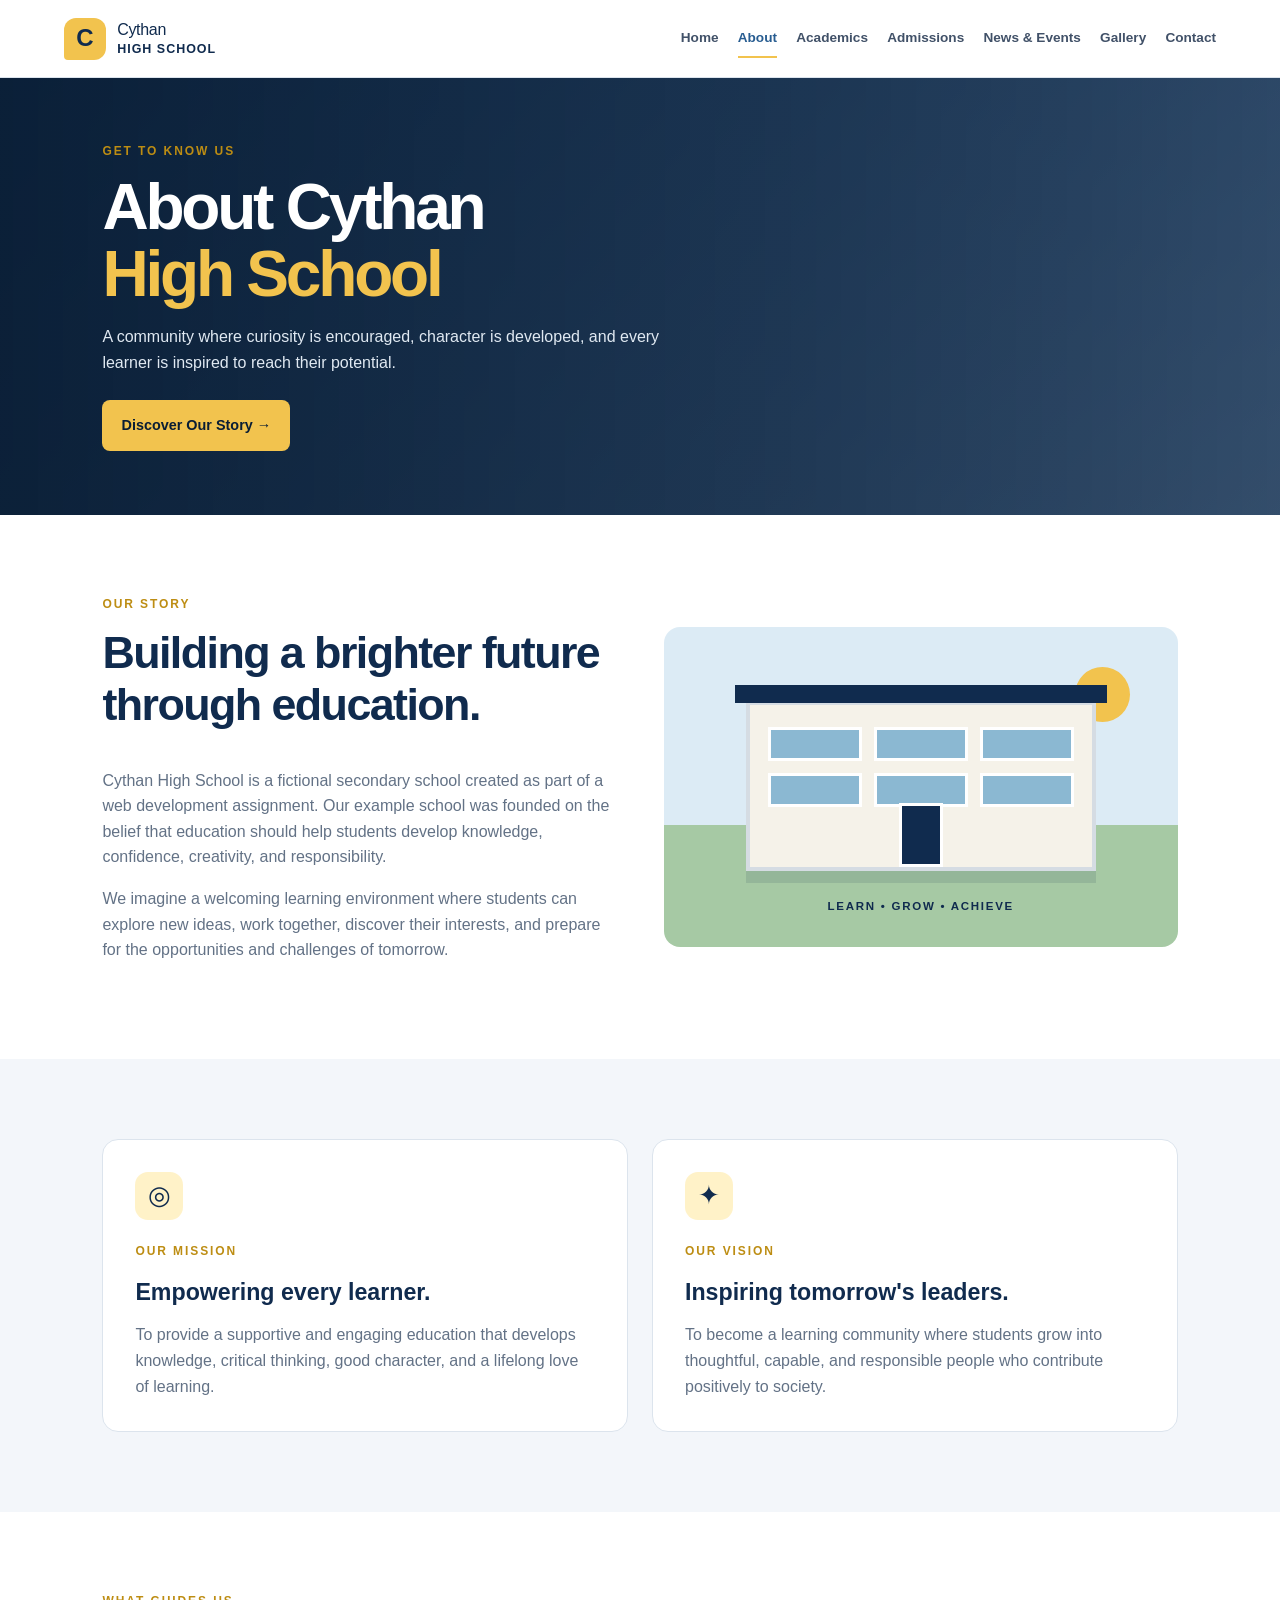
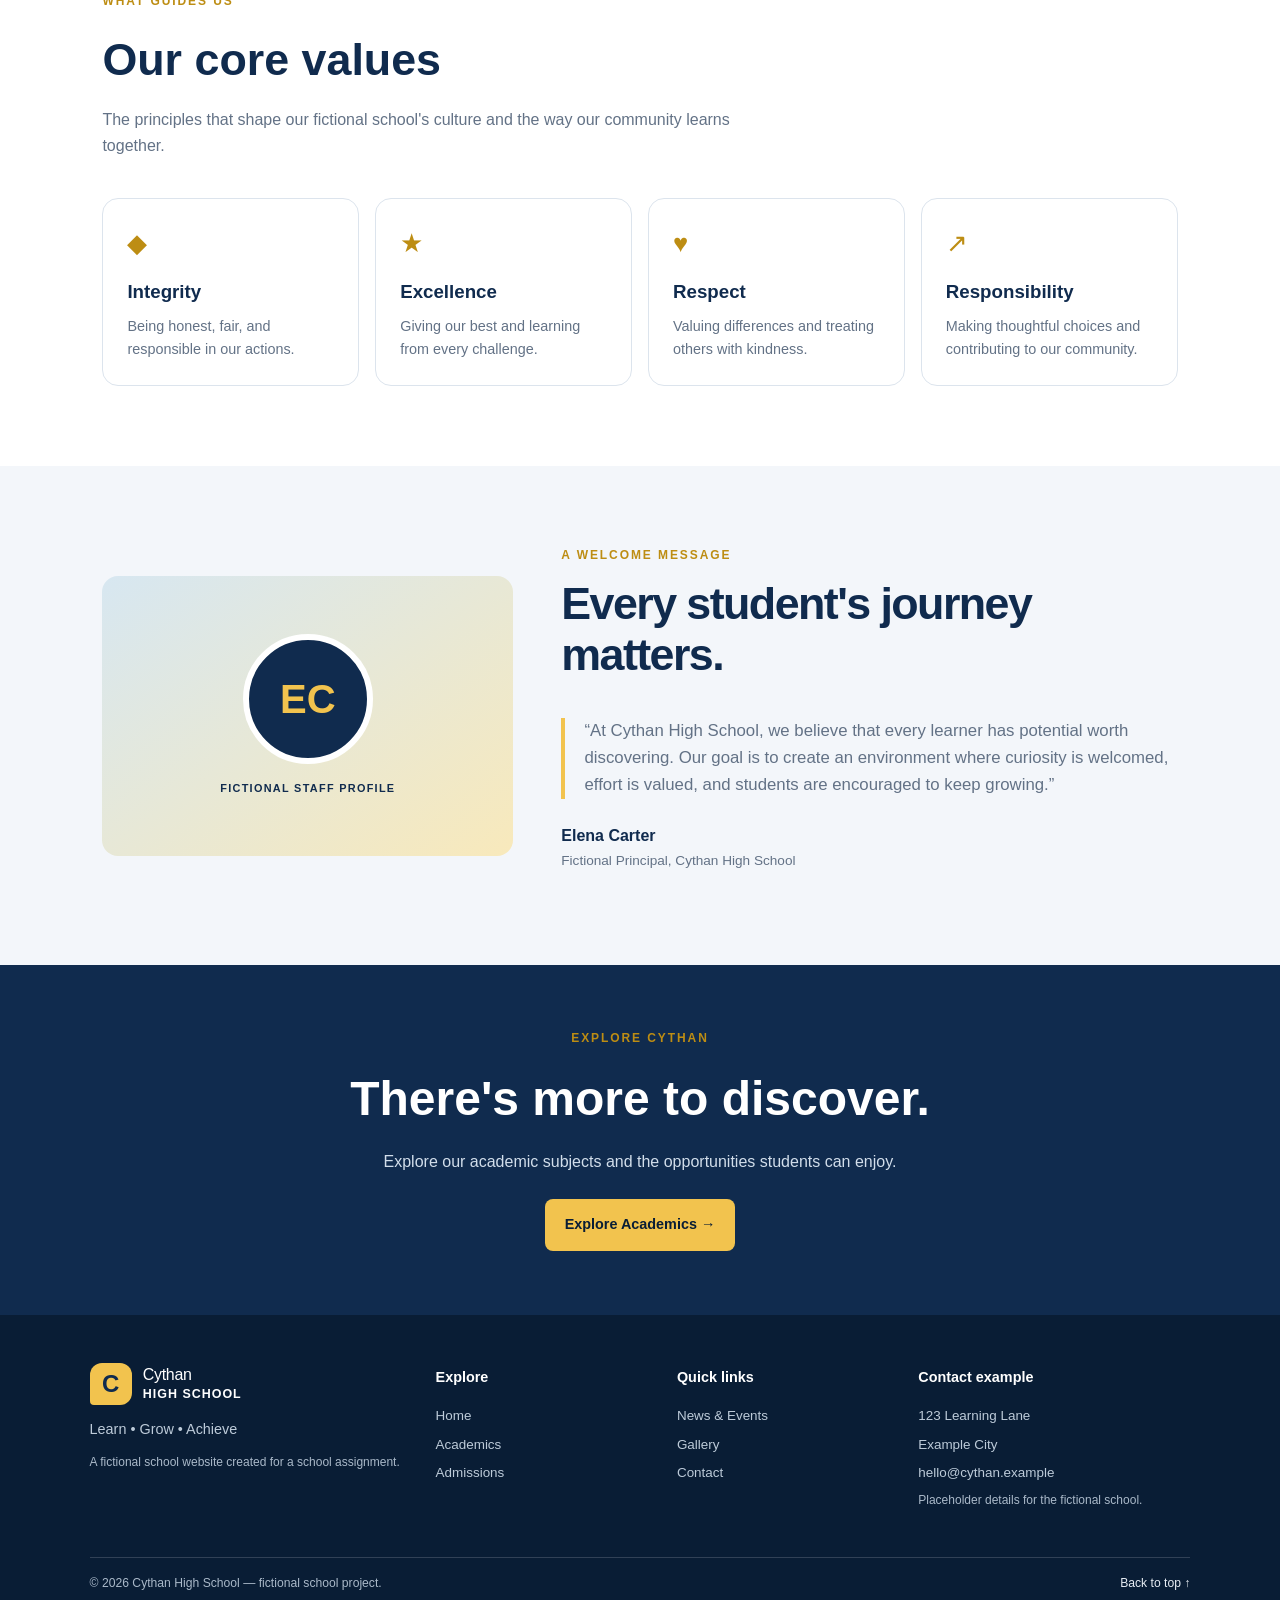
==== about.html @ 0587bb88 "'About us' page" ====
<!DOCTYPE html>
<html lang="en">
<head>
  <meta charset="UTF-8">
  <meta name="viewport" content="width=device-width, initial-scale=1.0">
  <meta name="description" content="Discover the history, mission, vision, and values of Cythan High School.">

  <title>About Us | Cythan High School</title>

  <link rel="stylesheet" href="css/style.css">
  <script src="js/script.js" defer></script>
</head>

<body>
  <a class="skip-link" href="#main">Skip to content</a>

  <!-- Header and navigation -->
  <header class="site-header">
    <a class="brand" href="index.html" aria-label="Cythan High School home">
      <span class="brand-mark" aria-hidden="true">C</span>
      <span class="brand-text">
        Cythan <strong>High School</strong>
      </span>
    </a>

    <button
      class="menu-toggle"
      type="button"
      aria-expanded="false"
      aria-controls="site-nav"
    >
      <span class="menu-icon" aria-hidden="true">☰</span>
      <span class="sr-only">Toggle navigation</span>
    </button>

    <nav class="site-nav" id="site-nav" aria-label="Main navigation">
      <a href="index.html">Home</a>
      <a class="active" href="about.html" aria-current="page">About</a>
      <a href="academics.html">Academics</a>
      <a href="admissions.html">Admissions</a>
      <a href="news.html">News &amp; Events</a>
      <a href="gallery.html">Gallery</a>
      <a href="contact.html">Contact</a>
    </nav>
  </header>

  <main id="main">

    <!-- Page introduction -->
    <section class="about-hero">
      <div class="about-hero-content">
        <p class="eyebrow">GET TO KNOW US</p>
        <h1>About Cythan<br><span>High School</span></h1>
        <p>
          A community where curiosity is encouraged,
          character is developed, and every learner
          is inspired to reach their potential.
        </p>
        <a class="button button-gold" href="#our-story">
          Discover Our Story →
        </a>
      </div>
    </section>

    <!-- School story -->
    <section class="section about-story" id="our-story">
      <div class="about-story-content">
        <p class="eyebrow">OUR STORY</p>
        <h2>Building a brighter future through education.</h2>
        <p>
          Cythan High School is a fictional secondary school
          created as part of a web development assignment.
          Our example school was founded on the belief that
          education should help students develop knowledge,
          confidence, creativity, and responsibility.
        </p>
        <p>
          We imagine a welcoming learning environment where
          students can explore new ideas, work together,
          discover their interests, and prepare for the
          opportunities and challenges of tomorrow.
        </p>
      </div>

      <div class="about-story-art" aria-label="Illustration of a school building">
        <div class="school-art-sun"></div>
        <div class="school-art-building">
          <div class="school-art-roof"></div>
          <div class="school-art-windows">
            <span></span><span></span><span></span>
            <span></span><span></span><span></span>
          </div>
          <div class="school-art-door"></div>
        </div>
        <p>LEARN • GROW • ACHIEVE</p>
      </div>
    </section>

    <!-- Mission and vision -->
    <section class="about-purpose">
      <div class="section purpose-grid">
        <article class="purpose-card">
          <span class="purpose-icon" aria-hidden="true">◎</span>
          <p class="eyebrow">OUR MISSION</p>
          <h2>Empowering every learner.</h2>
          <p>
            To provide a supportive and engaging education
            that develops knowledge, critical thinking,
            good character, and a lifelong love of learning.
          </p>
        </article>

        <article class="purpose-card">
          <span class="purpose-icon" aria-hidden="true">✦</span>
          <p class="eyebrow">OUR VISION</p>
          <h2>Inspiring tomorrow's leaders.</h2>
          <p>
            To become a learning community where students
            grow into thoughtful, capable, and responsible
            people who contribute positively to society.
          </p>
        </article>
      </div>
    </section>

    <!-- Core values -->
    <section class="section values-section">
      <div class="values-heading">
        <p class="eyebrow">WHAT GUIDES US</p>
        <h2>Our core values</h2>
        <p>
          The principles that shape our fictional school's
          culture and the way our community learns together.
        </p>
      </div>

      <div class="values-grid">
        <article class="value-card">
          <span aria-hidden="true">◆</span>
          <h3>Integrity</h3>
          <p>Being honest, fair, and responsible in our actions.</p>
        </article>

        <article class="value-card">
          <span aria-hidden="true">★</span>
          <h3>Excellence</h3>
          <p>Giving our best and learning from every challenge.</p>
        </article>

        <article class="value-card">
          <span aria-hidden="true">♥</span>
          <h3>Respect</h3>
          <p>Valuing differences and treating others with kindness.</p>
        </article>

        <article class="value-card">
          <span aria-hidden="true">↗</span>
          <h3>Responsibility</h3>
          <p>Making thoughtful choices and contributing to our community.</p>
        </article>
      </div>
    </section>

    <!-- Principal's welcome -->
    <section class="section principal-section">
      <div class="principal-art" aria-hidden="true">
        <div class="principal-avatar">EC</div>
        <span>FICTIONAL STAFF PROFILE</span>
      </div>

      <div class="principal-message">
        <p class="eyebrow">A WELCOME MESSAGE</p>
        <h2>Every student's journey matters.</h2>
        <blockquote>
          “At Cythan High School, we believe that every learner
          has potential worth discovering. Our goal is to create
          an environment where curiosity is welcomed, effort is
          valued, and students are encouraged to keep growing.”
        </blockquote>
        <p class="principal-name">Elena Carter</p>
        <p class="principal-role">Fictional Principal, Cythan High School</p>
      </div>
    </section>

    <!-- Call to action -->
    <section class="about-cta">
      <p class="eyebrow">EXPLORE CYTHAN</p>
      <h2>There's more to discover.</h2>
      <p>Explore our academic subjects and the opportunities students can enjoy.</p>
      <a class="button button-gold" href="academics.html">
        Explore Academics →
      </a>
    </section>

  </main>

  <!-- Footer -->
  <footer class="site-footer">
    <div class="footer-main">
      <div class="footer-brand">
        <a class="brand brand-light" href="index.html">
          <span class="brand-mark">C</span>
          <span class="brand-text">
            Cythan <strong>High School</strong>
          </span>
        </a>
        <p>Learn • Grow • Achieve</p>
        <p class="footer-disclaimer">
          A fictional school website created for a school assignment.
        </p>
      </div>

      <div>
        <h2>Explore</h2>
        <a href="index.html">Home</a>
        <a href="academics.html">Academics</a>
        <a href="admissions.html">Admissions</a>
      </div>

      <div>
        <h2>Quick links</h2>
        <a href="news.html">News &amp; Events</a>
        <a href="gallery.html">Gallery</a>
        <a href="contact.html">Contact</a>
      </div>

      <div>
        <h2>Contact example</h2>
        <p>123 Learning Lane</p>
        <p>Example City</p>
        <p>hello@cythan.example</p>
        <p class="footer-disclaimer">
          Placeholder details for the fictional school.
        </p>
      </div>
    </div>

    <div class="footer-bottom">
      <span>
        © <span id="year">2026</span> Cythan High School —
        fictional school project.
      </span>
      <a href="#main">Back to top ↑</a>
    </div>
  </footer>
</body>
</html>
---- css/style.css ----
:root {
  --navy: #102b4e;
  --navy-deep: #091d35;
  --blue: #285d91;
  --gold: #f2c34e;
  --gold-dark: #dcae32;
  --ink: #18283b;
  --muted: #637286;
  --paper: #ffffff;
  --soft: #f3f6fa;
  --line: #dce4ed;
  --radius: 16px;
  --shadow: 0 16px 38px rgba(16, 43, 78, .10);
}
* { box-sizing: border-box; }
html { scroll-behavior: smooth; }
body { margin: 0; color: var(--ink); background: var(--paper); font-family: Inter, "Segoe UI", Arial, sans-serif; line-height: 1.6; }
a { color: inherit; }
a:focus-visible, button:focus-visible { outline: 3px solid var(--gold-dark); outline-offset: 4px; }
.skip-link { position: absolute; left: -999px; top: 8px; z-index: 100; background: white; padding: .7rem 1rem; }
.skip-link:focus { left: 8px; }
.site-header { min-height: 78px; padding: 0 clamp(1.2rem, 5vw, 5rem); display: flex; align-items: center; justify-content: space-between; gap: 2rem; background: #fff; border-bottom: 1px solid var(--line); position: sticky; top: 0; z-index: 50; }
.brand { display: inline-flex; align-items: center; gap: .7rem; text-decoration: none; color: var(--navy); flex-shrink: 0; }
.brand-mark { width: 42px; height: 42px; border-radius: 12px 12px 12px 4px; display: grid; place-items: center; color: var(--navy); background: var(--gold); font-size: 1.5rem; font-weight: 900; }
.brand-text { display: flex; flex-direction: column; line-height: 1.15; font-size: 1rem; letter-spacing: -.02em; }
.brand-text strong { font-size: .78rem; letter-spacing: .08em; text-transform: uppercase; margin-top: .2rem; }
.site-nav { display: flex; align-items: center; gap: clamp(.6rem, 1.5vw, 1.4rem); }
.site-nav a { color: #415168; text-decoration: none; font-size: .85rem; font-weight: 650; padding: .5rem 0; border-bottom: 2px solid transparent; }
.site-nav a:hover, .site-nav a.active { color: var(--blue); border-color: var(--gold); }
.menu-toggle { display: none; border: 0; background: var(--soft); color: var(--navy); border-radius: 10px; padding: .55rem .75rem; font-size: 1.25rem; cursor: pointer; }
.sr-only { position: absolute; width: 1px; height: 1px; padding: 0; margin: -1px; overflow: hidden; clip: rect(0,0,0,0); white-space: nowrap; border: 0; }
.hero { min-height: 590px; display: flex; align-items: center; position: relative; overflow: hidden; padding: 5rem clamp(1.5rem, 9vw, 9rem); color: white; background: linear-gradient(90deg, rgba(6,25,47,.94) 0%, rgba(10,39,69,.82) 47%, rgba(10,39,69,.18) 100%), linear-gradient(135deg, #244e75, #8ba9b9 55%, #d4d9d2); }
.hero::before { content: ""; position: absolute; inset: 0 0 0 43%; opacity: .4; background: repeating-linear-gradient(120deg, transparent 0 80px, rgba(255,255,255,.13) 81px 83px), linear-gradient(135deg, transparent, rgba(255,255,255,.18)); }
.hero-content { max-width: 610px; position: relative; z-index: 1; }
.eyebrow { margin: 0 0 .8rem; color: #bd8d13; font-size: .75rem; font-weight: 850; letter-spacing: .16em; }
.hero .eyebrow { color: var(--gold); }
h1, h2, h3, p { margin-top: 0; }
.hero h1 { font-size: clamp(2.8rem, 6vw, 5.3rem); letter-spacing: -.055em; line-height: 1.02; margin: 0 0 1.25rem; }
.hero h1 span { color: var(--gold); }
.hero-copy { max-width: 490px; color: #e1e9f2; font-size: 1.1rem; }
.hero-actions { display: flex; align-items: center; gap: 1.4rem; flex-wrap: wrap; margin-top: 2rem; }
.button { display: inline-flex; justify-content: center; align-items: center; gap: .7rem; text-decoration: none; border-radius: 8px; padding: .9rem 1.2rem; font-size: .9rem; font-weight: 800; transition: transform .2s, background .2s; }
.button:hover { transform: translateY(-2px); }
.button-gold { background: var(--gold); color: var(--navy-deep); }
.button-gold:hover { background: #ffda70; }
.text-link { color: white; font-weight: 700; text-decoration-color: var(--gold); text-underline-offset: 5px; }
.hero-note { position: absolute; z-index: 1; bottom: 2rem; right: clamp(1.5rem, 7vw, 7rem); display: flex; align-items: center; gap: .8rem; padding: .9rem 1.2rem; border: 1px solid rgba(255,255,255,.3); background: rgba(9,29,53,.65); border-radius: 12px; backdrop-filter: blur(10px); }
.note-icon { color: var(--gold); font-size: 1.6rem; }
.hero-note strong, .hero-note small { display: block; }
.hero-note small { color: #c9d5e2; font-size: .78rem; }
.quick-facts { display: grid; grid-template-columns: repeat(4, 1fr); padding: 1.8rem clamp(1.5rem, 7vw, 7rem); gap: 1.4rem; background: var(--navy); color: white; }
.fact { display: flex; gap: .9rem; align-items: center; }
.fact-icon { width: 44px; height: 44px; display: grid; place-items: center; flex-shrink: 0; border-radius: 12px; background: rgba(255,255,255,.1); color: var(--gold); font-size: 1.45rem; }
.fact h2 { font-size: .92rem; margin: 0 0 .2rem; }
.fact p { font-size: .78rem; color: #c6d3e0; margin: 0; }
.section { padding: 5rem clamp(1.5rem, 8vw, 8rem); }
.intro-section { display: grid; grid-template-columns: 1fr 1fr; gap: 4rem; align-items: center; }
.section-heading h2, .section-title-row h2, .admissions-cta h2 { color: var(--navy); font-size: clamp(2rem, 3.6vw, 3.1rem); line-height: 1.13; letter-spacing: -.04em; margin: 0; }
.section-heading h2 span { color: var(--blue); }
.intro-copy p { color: var(--muted); font-size: 1.04rem; max-width: 580px; }
.arrow-link { display: inline-flex; align-items: center; gap: .65rem; color: var(--blue); font-weight: 800; font-size: .9rem; text-decoration: none; }
.arrow-link:hover { text-decoration: underline; text-underline-offset: 4px; }
.programs-section { background: var(--soft); }
.section-title-row { display: flex; justify-content: space-between; align-items: end; gap: 1.5rem; }
.program-grid { display: grid; grid-template-columns: repeat(3, 1fr); gap: 1.25rem; margin-top: 2.5rem; }
.program-card { background: white; border: 1px solid var(--line); border-radius: var(--radius); padding: 1.7rem; box-shadow: 0 5px 18px rgba(16,43,78,.035); }
.program-symbol { width: 52px; height: 52px; display: grid; place-items: center; border-radius: 14px; font-size: 1.7rem; font-weight: 800; margin-bottom: 1.4rem; }
.program-symbol.blue { color: #225a91; background: #e7f1fc; }
.program-symbol.gold { color: #966b00; background: #fff4d1; }
.program-symbol.green { color: #277457; background: #e3f5eb; }
.program-card h3 { color: var(--navy); margin-bottom: .6rem; font-size: 1.15rem; }
.program-card p { color: var(--muted); font-size: .92rem; min-height: 3.2em; }
.program-card a, .news-card-body a { color: var(--blue); font-weight: 800; text-decoration: none; font-size: .85rem; }
.program-card a:hover, .news-card-body a:hover { text-decoration: underline; }
.news-grid { display: grid; grid-template-columns: repeat(3, 1fr); gap: 1.25rem; padding-top: 2rem; }
.news-card { border: 1px solid var(--line); border-radius: var(--radius); overflow: hidden; background: white; }
.news-art { height: 150px; display: flex; align-items: end; padding: 1rem; background: linear-gradient(135deg, #1c4268, #79a7bc); }
.news-art span { color: rgba(255,255,255,.8); font-size: 2.8rem; line-height: 1; font-weight: 900; }
.news-art-two { background: linear-gradient(135deg, #b47d24, #f4d77d); }
.news-art-three { background: linear-gradient(135deg, #24634f, #8bbd9c); }
.news-card-body { padding: 1.35rem; }
.news-meta { font-size: .67rem; letter-spacing: .08em; color: #8a6b21; font-weight: 850; margin-bottom: .6rem; }
.news-card h3 { color: var(--navy); font-size: 1.1rem; line-height: 1.3; margin-bottom: .6rem; }
.news-card-body > p:not(.news-meta) { color: var(--muted); font-size: .88rem; }
.sample-note { text-align: center; color: var(--muted); font-size: .78rem; margin: -1rem 0 3rem; }
.admissions-cta { display: flex; align-items: center; justify-content: space-between; gap: 2rem; padding: 3.5rem clamp(1.5rem, 8vw, 8rem); background: #eaf0f7; }
.admissions-cta h2 { max-width: 650px; font-size: clamp(1.8rem, 3vw, 2.6rem); }
.admissions-cta p:not(.eyebrow) { color: var(--muted); margin: .8rem 0 0; }
.site-footer { background: var(--navy-deep); color: #d5dfeb; padding: 3rem clamp(1.5rem, 7vw, 7rem) 1.2rem; }
.footer-main { display: grid; grid-template-columns: 1.5fr 1fr 1fr 1.3fr; gap: 2rem; padding-bottom: 2.5rem; }
.brand-light { color: white; }
.footer-brand > p { color: #bdcbd9; margin: .8rem 0 0; font-size: .9rem; }
.footer-disclaimer { font-size: .75rem !important; color: #aab9c9 !important; }
.footer-main h2 { color: white; font-size: .9rem; margin: .2rem 0 1rem; }
.footer-main > div:not(:first-child) a, .footer-main > div:not(:first-child) p { display: block; color: #bdcbd9; font-size: .84rem; margin: .45rem 0; text-decoration: none; }
.footer-main a:hover { color: var(--gold); }
.footer-bottom { border-top: 1px solid rgba(255,255,255,.16); padding-top: 1rem; display: flex; justify-content: space-between; gap: 1rem; color: #aab9c9; font-size: .76rem; }
.footer-bottom a { color: #e7edf4; text-decoration: none; }
@media (max-width: 1050px) {
  .site-header { gap: 1rem; }
  .site-nav { gap: .8rem; }
  .site-nav a { font-size: .78rem; }
  .quick-facts { grid-template-columns: repeat(2, 1fr); }
  .footer-main { grid-template-columns: repeat(2, 1fr); }
}
@media (max-width: 760px) {
  .site-header { min-height: 70px; }
  .menu-toggle { display: block; }
  .site-nav { display: none; position: absolute; top: calc(100% + 1px); left: 0; right: 0; padding: 1rem 1.5rem 1.4rem; background: white; border-bottom: 1px solid var(--line); box-shadow: var(--shadow); flex-direction: column; align-items: stretch; gap: .25rem; }
  .site-nav.open { display: flex; }
  .site-nav a { padding: .7rem .2rem; font-size: .95rem; }
  .hero { min-height: 560px; padding: 4rem 1.5rem 7rem; }
  .hero::before { left: 15%; }
  .hero-note { left: 1.5rem; right: auto; bottom: 1.2rem; }
  .quick-facts { padding: 1.5rem; gap: 1.2rem; }
  .fact { align-items: flex-start; }
  .fact h2 { font-size: .85rem; }
  .fact p { font-size: .73rem; }
  .section { padding: 3.5rem 1.5rem; }
  .intro-section { grid-template-columns: 1fr; gap: 1.5rem; }
  .section-title-row { align-items: flex-start; flex-direction: column; }
  .program-grid, .news-grid { grid-template-columns: 1fr; }
  .program-card p { min-height: 0; }
  .news-art { height: 135px; }
  .admissions-cta { align-items: flex-start; flex-direction: column; padding: 3rem 1.5rem; }
  .footer-main { grid-template-columns: 1fr 1fr; gap: 1.7rem 1rem; }
}
@media (max-width: 420px) {
  .brand-mark { width: 37px; height: 37px; }
  .brand-text { font-size: .9rem; }
  .brand-text strong { font-size: .68rem; }
  .quick-facts { grid-template-columns: 1fr; }
  .footer-main { grid-template-columns: 1fr; }
  .footer-bottom { flex-direction: column; }
  .hero h1 { font-size: 2.65rem; }
}
@media (prefers-reduced-motion: reduce) {
  html { scroll-behavior: auto; }
  *, *::before, *::after { transition-duration: .01ms !important; animation-duration: .01ms !important; }
}


/* ==========================
   ABOUT US PAGE
   ========================== */

.about-hero {
  min-height: 370px;
  display: flex;
  align-items: center;
  padding: 4rem clamp(1.5rem, 8vw, 8rem);
  color: white;
  background:
    linear-gradient(90deg, rgba(9, 29, 53, .96), rgba(16, 43, 78, .76)),
    linear-gradient(135deg, #315d80, #a4bbc7);
}

.about-hero-content {
  max-width: 660px;
}

.about-hero h1 {
  margin: 0 0 1rem;
  font-size: clamp(2.7rem, 5vw, 4.4rem);
  line-height: 1.05;
  letter-spacing: -.05em;
}

.about-hero h1 span {
  color: var(--gold);
}

.about-hero-content > p:not(.eyebrow) {
  max-width: 560px;
  color: #e0e9f2;
  margin-bottom: 1.5rem;
}

.about-story {
  display: grid;
  grid-template-columns: 1fr 1fr;
  gap: 3rem;
  align-items: center;
}

.about-story-content h2,
.principal-message h2 {
  color: var(--navy);
  font-size: clamp(2rem, 3.5vw, 2.8rem);
  line-height: 1.15;
  letter-spacing: -.035em;
}

.about-story-content > p:not(.eyebrow) {
  color: var(--muted);
}

.about-story-art {
  min-height: 320px;
  border-radius: var(--radius);
  overflow: hidden;
  position: relative;
  display: flex;
  flex-direction: column;
  justify-content: end;
  align-items: center;
  padding: 2rem 1rem;
  background: linear-gradient(#dcebf5 0 62%, #a6c9a4 62% 100%);
}

.school-art-sun {
  position: absolute;
  top: 2.5rem;
  right: 3rem;
  width: 55px;
  height: 55px;
  border-radius: 50%;
  background: var(--gold);
}

.school-art-building {
  width: min(82%, 350px);
  height: 170px;
  position: relative;
  background: #f5f2e9;
  border: 4px solid #d5dce3;
  box-shadow: 0 12px 0 rgba(16, 43, 78, .12);
}

.school-art-roof {
  position: absolute;
  height: 18px;
  left: -15px;
  right: -15px;
  top: -20px;
  background: var(--navy);
}

.school-art-windows {
  display: grid;
  grid-template-columns: repeat(3, 1fr);
  gap: 12px;
  padding: 22px 18px;
}

.school-art-windows span {
  height: 34px;
  background: #8bb8d2;
  border: 3px solid white;
}

.school-art-door {
  position: absolute;
  bottom: 0;
  left: calc(50% - 22px);
  width: 44px;
  height: 64px;
  background: var(--navy);
  border: 3px solid white;
}

.about-story-art > p {
  color: var(--navy);
  font-weight: 900;
  letter-spacing: .15em;
  font-size: .72rem;
  margin: 1.6rem 0 0;
}

.about-purpose {
  background: var(--soft);
}

.purpose-grid {
  display: grid;
  grid-template-columns: repeat(2, 1fr);
  gap: 1.5rem;
}

.purpose-card {
  padding: 2rem;
  border: 1px solid var(--line);
  border-radius: var(--radius);
  background: white;
}

.purpose-icon {
  display: grid;
  place-items: center;
  width: 48px;
  height: 48px;
  border-radius: 13px;
  background: #fff2c8;
  color: var(--navy);
  font-size: 1.6rem;
  margin-bottom: 1.4rem;
}

.purpose-card h2 {
  color: var(--navy);
  font-size: 1.45rem;
  margin-bottom: .7rem;
}

.purpose-card > p:last-child {
  color: var(--muted);
  margin-bottom: 0;
}

.values-heading {
  max-width: 650px;
  margin-bottom: 2.5rem;
}

.values-heading h2 {
  color: var(--navy);
  font-size: clamp(2rem, 3.5vw, 2.8rem);
  margin-bottom: .7rem;
}

.values-heading > p:last-child {
  color: var(--muted);
}

.values-grid {
  display: grid;
  grid-template-columns: repeat(4, 1fr);
  gap: 1rem;
}

.value-card {
  padding: 1.5rem;
  border: 1px solid var(--line);
  border-radius: var(--radius);
  background: white;
}

.value-card > span {
  color: #bd8d13;
  font-size: 1.6rem;
}

.value-card h3 {
  color: var(--navy);
  margin: .8rem 0 .5rem;
}

.value-card p {
  color: var(--muted);
  font-size: .9rem;
  margin-bottom: 0;
}

.principal-section {
  display: grid;
  grid-template-columns: .8fr 1.2fr;
  align-items: center;
  gap: 3rem;
  background: var(--soft);
}

.principal-art {
  min-height: 280px;
  display: flex;
  flex-direction: column;
  justify-content: center;
  align-items: center;
  gap: 1rem;
  border-radius: var(--radius);
  background: linear-gradient(145deg, #d7e7f1, #f8e9bb);
}

.principal-avatar {
  width: 130px;
  height: 130px;
  display: grid;
  place-items: center;
  border-radius: 50%;
  border: 6px solid white;
  background: var(--navy);
  color: var(--gold);
  font-size: 2.5rem;
  font-weight: 900;
}

.principal-art > span {
  font-size: .68rem;
  font-weight: 850;
  letter-spacing: .12em;
  color: var(--navy);
}

.principal-message blockquote {
  margin: 1.5rem 0;
  padding-left: 1.2rem;
  border-left: 4px solid var(--gold);
  color: var(--muted);
  font-size: 1.05rem;
}

.principal-name {
  color: var(--navy);
  font-weight: 850;
  margin-bottom: .1rem;
}

.principal-role {
  color: var(--muted);
  font-size: .85rem;
}

.about-cta {
  padding: 4rem 1.5rem;
  text-align: center;
  background: var(--navy);
  color: white;
}

.about-cta h2 {
  font-size: clamp(2rem, 4vw, 3rem);
  margin-bottom: .7rem;
}

.about-cta > p:not(.eyebrow) {
  color: #d2deeb;
  margin-bottom: 1.5rem;
}

@media (max-width: 760px) {
  .about-hero {
    min-height: 340px;
    padding: 3.5rem 1.5rem;
  }

  .about-story,
  .principal-section {
    grid-template-columns: 1fr;
    gap: 2rem;
  }

  .purpose-grid {
    grid-template-columns: 1fr;
  }

  .values-grid {
    grid-template-columns: repeat(2, 1fr);
  }

  .about-story-art {
    min-height: 280px;
  }
}

@media (max-width: 420px) {
  .values-grid {
    grid-template-columns: 1fr;
  }
}
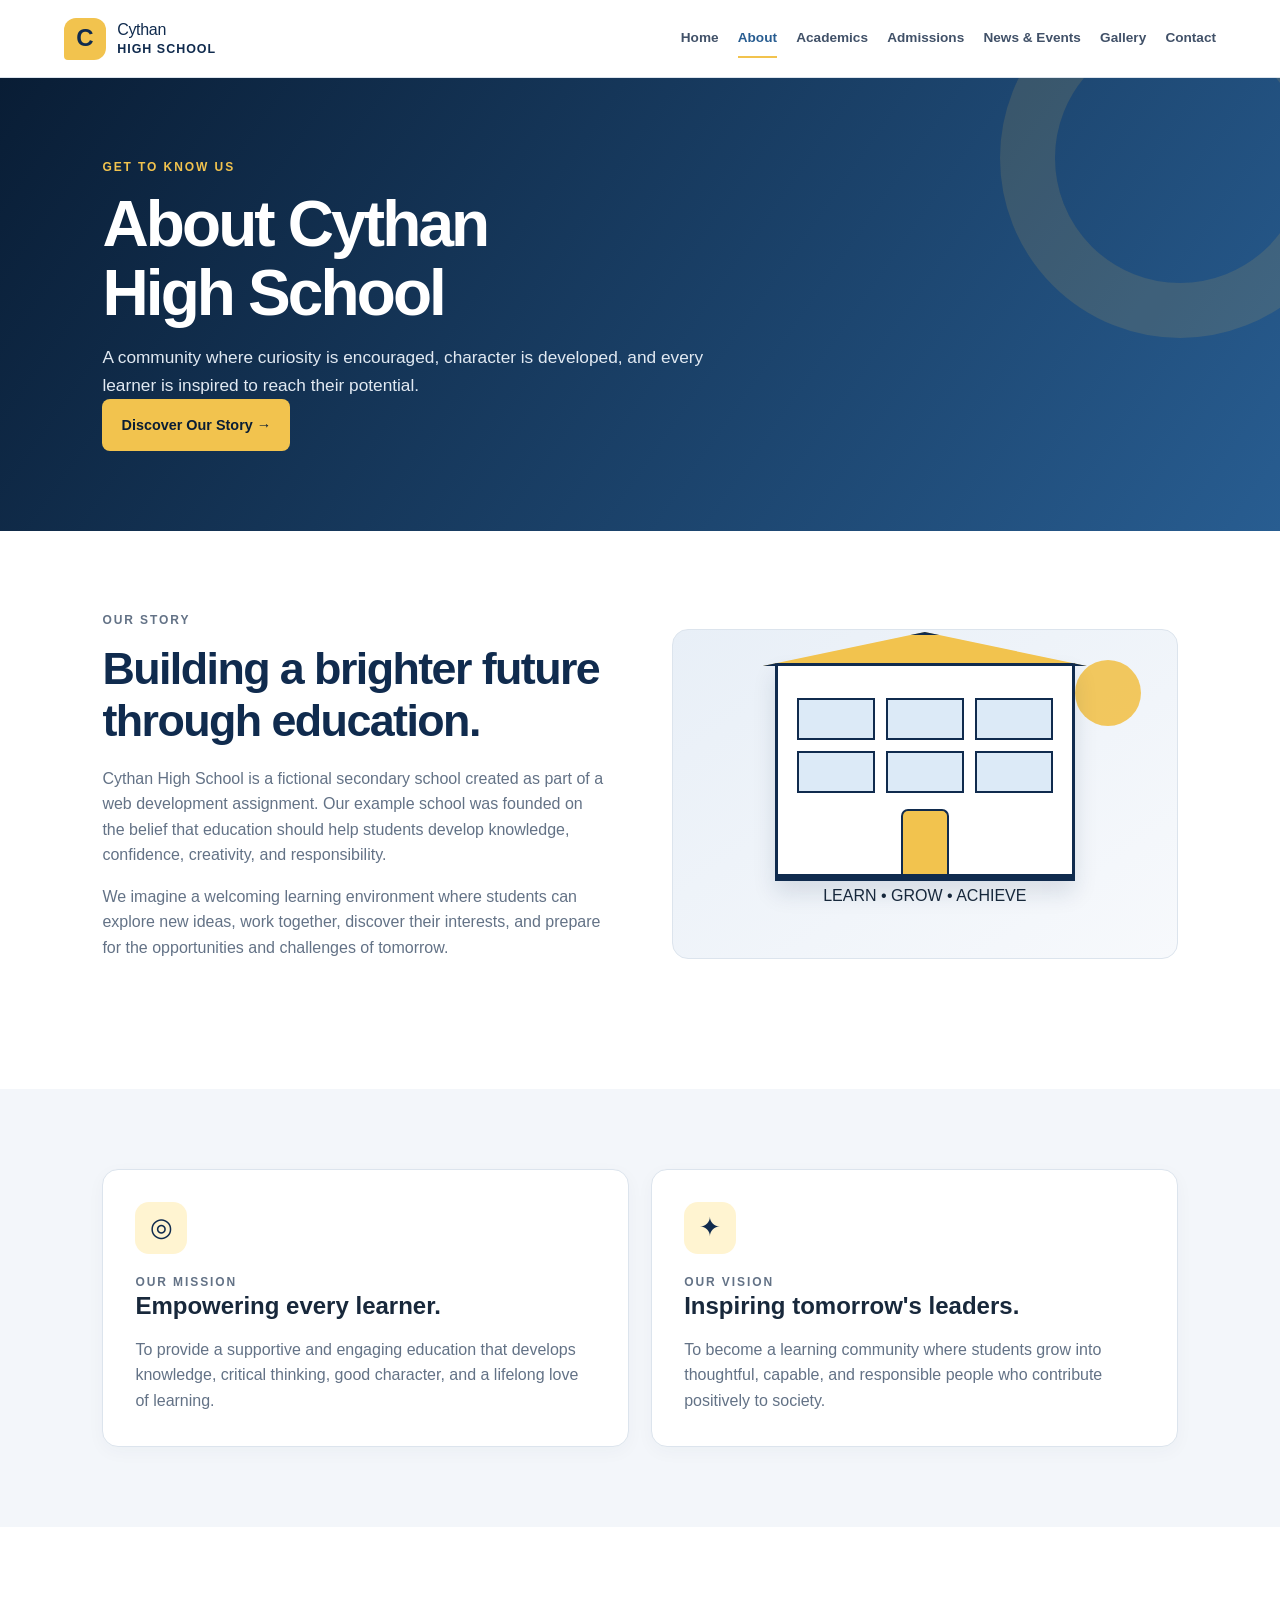
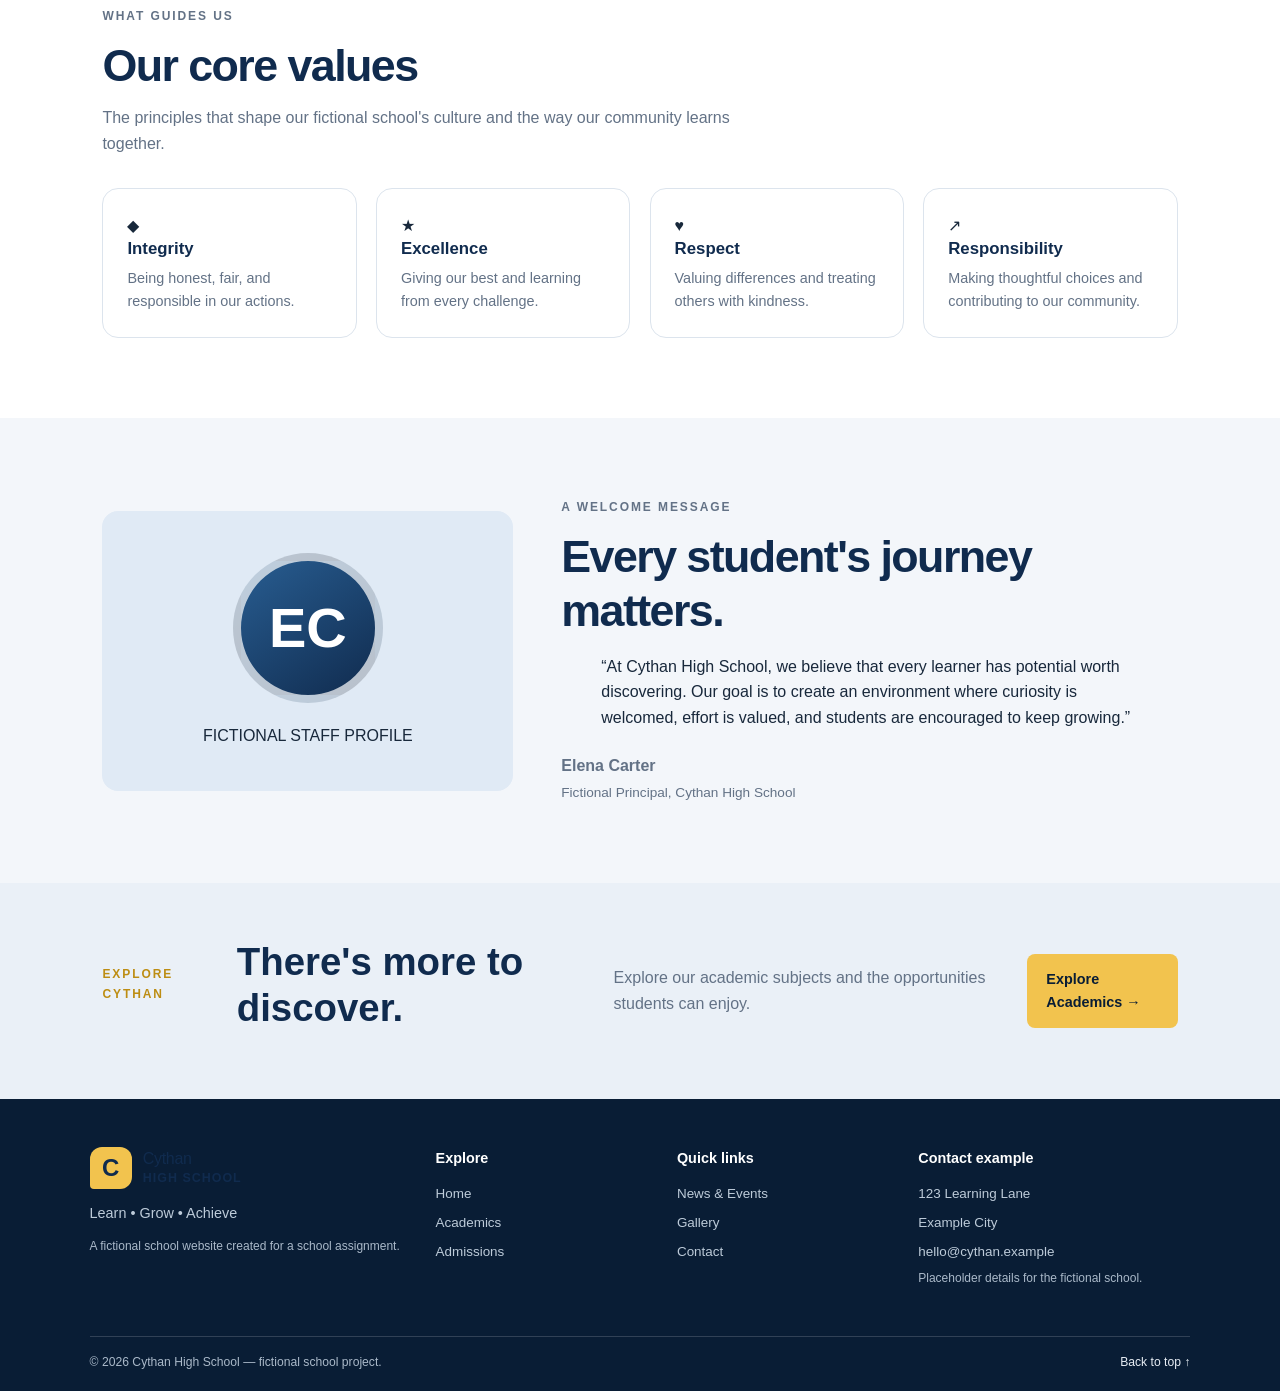
==== commit 18a01c07: "Organized CSS into separate files" ====
--- a/about.html
+++ b/about.html
@@ -8,7 +8,14 @@
 
   <title>About Us | Cythan High School</title>
 
-  <link rel="stylesheet" href="css/style.css">
+
+  <link rel="stylesheet" href="css/variables.css">
+  <link rel="stylesheet" href="css/reset.css">
+  <link rel="stylesheet" href="css/global.css">
+  <link rel="stylesheet" href="css/layout.css">
+  <link rel="stylesheet" href="css/components.css">
+  <link rel="stylesheet" href="css/about.css">
+    
   <script src="js/script.js" defer></script>
 </head>
 
--- a/css/variables.css
+++ b/css/variables.css
@@ -0,0 +1,21 @@
+/* =========================================
+   CYTHAN HIGH SCHOOL — DESIGN VARIABLES
+   ========================================= */
+
+:root {
+  --navy: #102b4e;
+  --navy-deep: #091d35;
+  --blue: #285d91;
+  --gold: #f2c34e;
+  --gold-dark: #dcae32;
+
+  --ink: #18283b;
+  --muted: #637286;
+
+  --paper: #ffffff;
+  --soft: #f3f6fa;
+  --line: #dce4ed;
+
+  --radius: 16px;
+  --shadow: 0 16px 38px rgba(16, 43, 78, 0.10);
+}
--- a/css/global.css
+++ b/css/global.css
@@ -0,0 +1,91 @@
+/* =========================================
+   CYTHAN HIGH SCHOOL — GLOBAL STYLES
+   ========================================= */
+
+body {
+  color: var(--ink);
+  background: var(--paper);
+  font-family: Inter, "Segoe UI", Arial, sans-serif;
+  line-height: 1.6;
+}
+
+a {
+  color: inherit;
+}
+
+a:focus-visible,
+button:focus-visible {
+  outline: 3px solid var(--gold-dark);
+  outline-offset: 4px;
+}
+
+h1,
+h2,
+h3,
+p {
+  margin-bottom: 1rem;
+}
+
+h1,
+h2,
+h3 {
+  line-height: 1.2;
+}
+
+p {
+  margin-top: 0;
+}
+
+.skip-link {
+  position: absolute;
+  left: -9999px;
+  top: 8px;
+  z-index: 100;
+  padding: 0.7rem 1rem;
+  color: var(--navy);
+  background: white;
+  border: 2px solid var(--gold);
+  border-radius: 6px;
+}
+
+.skip-link:focus {
+  left: 8px;
+}
+
+.sr-only {
+  position: absolute;
+  width: 1px;
+  height: 1px;
+  padding: 0;
+  margin: -1px;
+  overflow: hidden;
+  clip: rect(0, 0, 0, 0);
+  white-space: nowrap;
+  border: 0;
+}
+
+.section {
+  padding: 5rem clamp(1.5rem, 8vw, 8rem);
+}
+
+.eyebrow {
+  margin-bottom: 0.8rem;
+  color: #bd8d13;
+  font-size: 0.75rem;
+  font-weight: 850;
+  letter-spacing: 0.16em;
+  text-transform: uppercase;
+}
+
+.sample-note {
+  margin: -1rem 0 3rem;
+  color: var(--muted);
+  font-size: 0.78rem;
+  text-align: center;
+}
+
+@media (max-width: 760px) {
+  .section {
+    padding: 3.5rem 1.5rem;
+  }
+}
--- a/css/layout.css
+++ b/css/layout.css
@@ -0,0 +1,277 @@
+/* =========================================
+   CYTHAN HIGH SCHOOL — SHARED LAYOUT
+   ========================================= */
+
+/* HEADER */
+
+.site-header {
+  position: sticky;
+  top: 0;
+  z-index: 50;
+
+  display: flex;
+  align-items: center;
+  justify-content: space-between;
+  gap: 2rem;
+
+  min-height: 78px;
+  padding: 0 clamp(1.2rem, 5vw, 5rem);
+
+  background: #ffffff;
+  border-bottom: 1px solid var(--line);
+}
+
+/* SCHOOL BRAND */
+
+.brand {
+  display: inline-flex;
+  align-items: center;
+  gap: 0.7rem;
+
+  flex-shrink: 0;
+
+  color: var(--navy);
+  text-decoration: none;
+}
+
+.brand-mark {
+  display: grid;
+  place-items: center;
+
+  width: 42px;
+  height: 42px;
+
+  color: var(--navy);
+  background: var(--gold);
+
+  border-radius: 12px 12px 12px 4px;
+
+  font-size: 1.5rem;
+  font-weight: 900;
+}
+
+.brand-text {
+  display: flex;
+  flex-direction: column;
+
+  color: var(--navy);
+  font-size: 1rem;
+  line-height: 1.15;
+  letter-spacing: -0.02em;
+}
+
+.brand-text strong {
+  margin-top: 0.2rem;
+
+  font-size: 0.78rem;
+  letter-spacing: 0.08em;
+  text-transform: uppercase;
+}
+
+/* NAVIGATION */
+
+.site-nav {
+  display: flex;
+  align-items: center;
+  gap: clamp(0.6rem, 1.5vw, 1.4rem);
+}
+
+.site-nav a {
+  padding: 0.5rem 0;
+
+  color: #415168;
+  border-bottom: 2px solid transparent;
+
+  font-size: 0.85rem;
+  font-weight: 650;
+  text-decoration: none;
+
+  transition:
+    color 0.2s ease,
+    border-color 0.2s ease;
+}
+
+.site-nav a:hover,
+.site-nav a.active {
+  color: var(--blue);
+  border-color: var(--gold);
+}
+
+.menu-toggle {
+  display: none;
+
+  padding: 0.55rem 0.75rem;
+
+  color: var(--navy);
+  background: var(--soft);
+  border: 0;
+  border-radius: 10px;
+
+  font-size: 1.25rem;
+}
+
+/* FOOTER */
+
+.site-footer {
+  padding: 3rem clamp(1.5rem, 7vw, 7rem) 1.2rem;
+
+  color: #d5dfeb;
+  background: var(--navy-deep);
+}
+
+.footer-main {
+  display: grid;
+  grid-template-columns: 1.5fr 1fr 1fr 1.3fr;
+  gap: 2rem;
+
+  padding-bottom: 2.5rem;
+}
+
+.brand-light {
+  color: #ffffff;
+}
+
+.footer-brand > p {
+  margin: 0.8rem 0 0;
+
+  color: #bdcbd9;
+  font-size: 0.9rem;
+}
+
+.footer-disclaimer {
+  color: #aab9c9 !important;
+  font-size: 0.75rem !important;
+}
+
+.footer-main h2 {
+  margin: 0.2rem 0 1rem;
+
+  color: #ffffff;
+  font-size: 0.9rem;
+}
+
+.footer-main > div:not(:first-child) a,
+.footer-main > div:not(:first-child) p {
+  display: block;
+
+  margin: 0.45rem 0;
+
+  color: #bdcbd9;
+  font-size: 0.84rem;
+  text-decoration: none;
+}
+
+.footer-main a:hover {
+  color: var(--gold);
+}
+
+.footer-bottom {
+  display: flex;
+  justify-content: space-between;
+  gap: 1rem;
+
+  padding-top: 1rem;
+
+  color: #aab9c9;
+  border-top: 1px solid rgba(255, 255, 255, 0.16);
+
+  font-size: 0.76rem;
+}
+
+.footer-bottom a {
+  color: #e7edf4;
+  text-decoration: none;
+}
+
+.footer-bottom a:hover {
+  color: var(--gold);
+}
+
+/* TABLETS AND SMALL LAPTOPS */
+
+@media (max-width: 1050px) {
+  .site-header {
+    gap: 1rem;
+  }
+
+  .site-nav {
+    gap: 0.8rem;
+  }
+
+  .site-nav a {
+    font-size: 0.78rem;
+  }
+
+  .footer-main {
+    grid-template-columns: repeat(2, 1fr);
+  }
+}
+
+/* MOBILE NAVIGATION */
+
+@media (max-width: 760px) {
+  .site-header {
+    min-height: 70px;
+  }
+
+  .menu-toggle {
+    display: block;
+  }
+
+  .site-nav {
+    display: none;
+    position: absolute;
+    top: calc(100% + 1px);
+    left: 0;
+    right: 0;
+
+    flex-direction: column;
+    align-items: stretch;
+    gap: 0.25rem;
+
+    padding: 1rem 1.5rem 1.4rem;
+
+    background: #ffffff;
+    border-bottom: 1px solid var(--line);
+    box-shadow: var(--shadow);
+  }
+
+  .site-nav.open {
+    display: flex;
+  }
+
+  .site-nav a {
+    padding: 0.7rem 0.2rem;
+    font-size: 0.95rem;
+  }
+
+  .footer-main {
+    grid-template-columns: repeat(2, 1fr);
+    gap: 1.7rem 1rem;
+  }
+}
+
+/* SMALL PHONES */
+
+@media (max-width: 420px) {
+  .brand-mark {
+    width: 37px;
+    height: 37px;
+  }
+
+  .brand-text {
+    font-size: 0.9rem;
+  }
+
+  .brand-text strong {
+    font-size: 0.68rem;
+  }
+
+  .footer-main {
+    grid-template-columns: 1fr;
+  }
+
+  .footer-bottom {
+    flex-direction: column;
+  }
+}
--- a/css/components.css
+++ b/css/components.css
@@ -0,0 +1,192 @@
+/* =========================================
+   CYTHAN HIGH SCHOOL — REUSABLE COMPONENTS
+   ========================================= */
+
+/* BUTTONS */
+
+.button {
+  display: inline-flex;
+  align-items: center;
+  justify-content: center;
+  gap: 0.7rem;
+
+  padding: 0.9rem 1.2rem;
+
+  border: 0;
+  border-radius: 8px;
+
+  font-size: 0.9rem;
+  font-weight: 800;
+  text-decoration: none;
+
+  transition:
+    transform 0.2s ease,
+    background 0.2s ease;
+}
+
+.button:hover {
+  transform: translateY(-2px);
+}
+
+.button-gold {
+  color: var(--navy-deep);
+  background: var(--gold);
+}
+
+.button-gold:hover {
+  background: #ffda70;
+}
+
+/* LINKS */
+
+.arrow-link {
+  display: inline-flex;
+  align-items: center;
+  gap: 0.65rem;
+
+  color: var(--blue);
+  font-size: 0.9rem;
+  font-weight: 800;
+  text-decoration: none;
+}
+
+.arrow-link:hover {
+  text-decoration: underline;
+  text-underline-offset: 4px;
+}
+
+/* SECTION HEADINGS */
+
+.section-heading h2,
+.section-title-row h2,
+.admissions-cta h2 {
+  margin: 0;
+
+  color: var(--navy);
+  font-size: clamp(2rem, 3.6vw, 3.1rem);
+  line-height: 1.13;
+  letter-spacing: -0.04em;
+}
+
+.section-heading h2 span {
+  color: var(--blue);
+}
+
+.section-title-row {
+  display: flex;
+  align-items: flex-end;
+  justify-content: space-between;
+  gap: 1.5rem;
+}
+
+/* QUICK FACTS */
+
+.quick-facts {
+  display: grid;
+  grid-template-columns: repeat(4, 1fr);
+  gap: 1.4rem;
+
+  padding: 1.8rem clamp(1.5rem, 7vw, 7rem);
+
+  color: #ffffff;
+  background: var(--navy);
+}
+
+.fact {
+  display: flex;
+  align-items: center;
+  gap: 0.9rem;
+}
+
+.fact-icon {
+  display: grid;
+  place-items: center;
+  flex-shrink: 0;
+
+  width: 44px;
+  height: 44px;
+
+  color: var(--gold);
+  background: rgba(255, 255, 255, 0.1);
+  border-radius: 12px;
+
+  font-size: 1.45rem;
+}
+
+.fact h2 {
+  margin: 0 0 0.2rem;
+  font-size: 0.92rem;
+}
+
+.fact p {
+  margin: 0;
+  color: #c6d3e0;
+  font-size: 0.78rem;
+}
+
+/* SHARED CTA */
+
+.admissions-cta {
+  display: flex;
+  align-items: center;
+  justify-content: space-between;
+  gap: 2rem;
+
+  padding: 3.5rem clamp(1.5rem, 8vw, 8rem);
+
+  background: #eaf0f7;
+}
+
+.admissions-cta h2 {
+  max-width: 650px;
+  font-size: clamp(1.8rem, 3vw, 2.6rem);
+}
+
+.admissions-cta p:not(.eyebrow) {
+  margin: 0.8rem 0 0;
+  color: var(--muted);
+}
+
+/* SHARED RESPONSIVE COMPONENTS */
+
+@media (max-width: 1050px) {
+  .quick-facts {
+    grid-template-columns: repeat(2, 1fr);
+  }
+}
+
+@media (max-width: 760px) {
+  .quick-facts {
+    padding: 1.5rem;
+    gap: 1.2rem;
+  }
+
+  .fact {
+    align-items: flex-start;
+  }
+
+  .fact h2 {
+    font-size: 0.85rem;
+  }
+
+  .fact p {
+    font-size: 0.73rem;
+  }
+
+  .section-title-row {
+    align-items: flex-start;
+    flex-direction: column;
+  }
+
+  .admissions-cta {
+    align-items: flex-start;
+    flex-direction: column;
+    padding: 3rem 1.5rem;
+  }
+}
+
+@media (max-width: 420px) {
+  .quick-facts {
+    grid-template-columns: 1fr;
+  }
+}
--- a/css/about.css
+++ b/css/about.css
@@ -0,0 +1,399 @@
+/* =========================================
+   CYTHAN HIGH SCHOOL — ABOUT PAGE
+   ========================================= */
+
+/* ABOUT HERO */
+
+.about-hero {
+  position: relative;
+  overflow: hidden;
+
+  padding: 5rem clamp(1.5rem, 8vw, 8rem);
+
+  color: #ffffff;
+  background: linear-gradient(125deg, var(--navy-deep), var(--blue));
+}
+
+.about-hero::after {
+  position: absolute;
+  top: -100px;
+  right: -80px;
+
+  width: 360px;
+  height: 360px;
+
+  content: "";
+  border: 55px solid rgba(242, 195, 78, 0.13);
+  border-radius: 50%;
+}
+
+.about-hero-content {
+  position: relative;
+  z-index: 1;
+  max-width: 760px;
+}
+
+.about-hero .eyebrow {
+  color: var(--gold);
+}
+
+.about-hero h1 {
+  margin-bottom: 1rem;
+
+  font-size: clamp(2.5rem, 5vw, 4.5rem);
+  line-height: 1.08;
+  letter-spacing: -0.045em;
+}
+
+.about-hero p:not(.eyebrow) {
+  max-width: 650px;
+  margin-bottom: 0;
+
+  color: #e1e9f2;
+  font-size: 1.08rem;
+}
+
+/* SCHOOL STORY */
+
+.about-story {
+  display: grid;
+  grid-template-columns: 1fr 1fr;
+  align-items: center;
+  gap: 4rem;
+}
+
+.about-story-content h2 {
+  margin-bottom: 1.2rem;
+
+  color: var(--navy);
+  font-size: clamp(2rem, 3.5vw, 2.8rem);
+  line-height: 1.15;
+  letter-spacing: -0.035em;
+}
+
+.about-story-content p {
+  color: var(--muted);
+}
+
+.about-story-art {
+  position: relative;
+  display: grid;
+  place-items: center;
+  overflow: hidden;
+
+  min-height: 330px;
+  padding: 2rem;
+
+  background: linear-gradient(145deg, #e8eff7, #f7f9fc);
+  border: 1px solid var(--line);
+  border-radius: var(--radius);
+}
+
+/* CSS SCHOOL ILLUSTRATION */
+
+.school-art-sun {
+  position: absolute;
+  top: 30px;
+  right: 36px;
+
+  width: 66px;
+  height: 66px;
+
+  background: var(--gold);
+  border-radius: 50%;
+  opacity: 0.9;
+}
+
+.school-art-building {
+  position: relative;
+  z-index: 1;
+
+  width: min(100%, 300px);
+  min-height: 185px;
+
+  padding: 2rem 1.2rem 0;
+
+  background: #ffffff;
+  border: 3px solid var(--navy);
+  border-bottom: 7px solid var(--navy);
+  box-shadow: 0 12px 22px rgba(16, 43, 78, 0.12);
+}
+
+.school-art-roof {
+  position: absolute;
+  top: -34px;
+  left: -15px;
+
+  width: calc(100% + 30px);
+  height: 34px;
+
+  background: var(--gold);
+  border: 3px solid var(--navy);
+  clip-path: polygon(50% 0, 100% 100%, 0 100%);
+}
+
+.school-art-windows {
+  display: grid;
+  grid-template-columns: repeat(3, 1fr);
+  gap: 0.7rem;
+}
+
+.school-art-windows span {
+  min-height: 42px;
+
+  background: #dceaf7;
+  border: 2px solid var(--navy);
+}
+
+.school-art-door {
+  width: 48px;
+  height: 65px;
+
+  margin: 1rem auto 0;
+
+  background: var(--gold);
+  border: 2px solid var(--navy);
+  border-bottom: 0;
+  border-radius: 7px 7px 0 0;
+}
+
+/* MISSION AND VISION */
+
+.about-purpose {
+  background: var(--soft);
+}
+
+.purpose-grid {
+  display: grid;
+  grid-template-columns: repeat(2, 1fr);
+  gap: 1.4rem;
+  margin-top: 2rem;
+}
+
+.purpose-card {
+  padding: 2rem;
+
+  background: #ffffff;
+  border: 1px solid var(--line);
+  border-radius: var(--radius);
+  box-shadow: 0 5px 18px rgba(16, 43, 78, 0.035);
+}
+
+.purpose-icon {
+  display: grid;
+  place-items: center;
+
+  width: 52px;
+  height: 52px;
+
+  margin-bottom: 1.2rem;
+
+  color: var(--navy);
+  background: #fff4d1;
+  border-radius: 14px;
+
+  font-size: 1.6rem;
+}
+
+.purpose-card h3 {
+  margin-bottom: 0.7rem;
+  color: var(--navy);
+  font-size: 1.25rem;
+}
+
+.purpose-card p {
+  margin-bottom: 0;
+  color: var(--muted);
+}
+
+/* CORE VALUES */
+
+.values-heading {
+  max-width: 650px;
+  margin-bottom: 2rem;
+}
+
+.values-heading h2 {
+  margin-bottom: 0.8rem;
+
+  color: var(--navy);
+  font-size: clamp(2rem, 3.5vw, 2.8rem);
+  letter-spacing: -0.035em;
+}
+
+.values-heading p {
+  color: var(--muted);
+}
+
+.values-grid {
+  display: grid;
+  grid-template-columns: repeat(4, 1fr);
+  gap: 1.2rem;
+}
+
+.value-card {
+  padding: 1.5rem;
+
+  background: #ffffff;
+  border: 1px solid var(--line);
+  border-radius: var(--radius);
+}
+
+.value-card h3 {
+  margin-bottom: 0.5rem;
+
+  color: var(--navy);
+  font-size: 1.05rem;
+}
+
+.value-card p {
+  margin-bottom: 0;
+
+  color: var(--muted);
+  font-size: 0.9rem;
+}
+
+/* PRINCIPAL'S WELCOME */
+
+.principal-section {
+  display: grid;
+  grid-template-columns: 0.8fr 1.2fr;
+  align-items: center;
+  gap: 3rem;
+
+  background: var(--soft);
+}
+
+.principal-art {
+  display: grid;
+  place-items: center;
+
+  min-height: 280px;
+  padding: 2rem;
+
+  background: #e0eaf5;
+  border-radius: var(--radius);
+}
+
+.principal-avatar {
+  display: grid;
+  place-items: center;
+
+  width: 150px;
+  height: 150px;
+
+  color: #ffffff;
+  background: linear-gradient(145deg, var(--blue), var(--navy));
+  border: 8px solid rgba(255, 255, 255, 0.7);
+  border-radius: 50%;
+
+  font-size: 3.5rem;
+  font-weight: 800;
+}
+
+.principal-message h2 {
+  margin-bottom: 1rem;
+
+  color: var(--navy);
+  font-size: clamp(2rem, 3.5vw, 2.8rem);
+  letter-spacing: -0.035em;
+}
+
+.principal-message > p {
+  color: var(--muted);
+}
+
+.principal-name {
+  margin-top: 1.4rem;
+  margin-bottom: 0.2rem;
+
+  color: var(--navy);
+  font-weight: 800;
+}
+
+.principal-role {
+  margin-bottom: 0;
+
+  color: var(--muted);
+  font-size: 0.85rem;
+}
+
+/* ABOUT CALL TO ACTION */
+
+.about-cta {
+  display: flex;
+  align-items: center;
+  justify-content: space-between;
+  gap: 2rem;
+
+  padding: 3.5rem clamp(1.5rem, 8vw, 8rem);
+
+  background: #eaf0f7;
+}
+
+.about-cta h2 {
+  margin-bottom: 0.7rem;
+
+  color: var(--navy);
+  font-size: clamp(1.8rem, 3vw, 2.6rem);
+}
+
+.about-cta p:not(.eyebrow) {
+  margin-bottom: 0;
+  color: var(--muted);
+}
+
+/* ABOUT RESPONSIVE STYLES */
+
+@media (max-width: 760px) {
+  .about-hero {
+    padding: 4rem 1.5rem;
+  }
+
+  .about-story {
+    grid-template-columns: 1fr;
+    gap: 2rem;
+  }
+
+  .about-story-art {
+    min-height: 290px;
+  }
+
+  .purpose-grid {
+    grid-template-columns: 1fr;
+  }
+
+  .values-grid {
+    grid-template-columns: repeat(2, 1fr);
+  }
+
+  .principal-section {
+    grid-template-columns: 1fr;
+    gap: 2rem;
+  }
+
+  .principal-art {
+    min-height: 230px;
+  }
+
+  .about-cta {
+    align-items: flex-start;
+    flex-direction: column;
+    padding: 3rem 1.5rem;
+  }
+}
+
+@media (max-width: 420px) {
+  .values-grid {
+    grid-template-columns: 1fr;
+  }
+
+  .about-story-art {
+    min-height: 250px;
+    padding: 1.5rem;
+  }
+
+  .school-art-building {
+    transform: scale(0.9);
+  }
+}
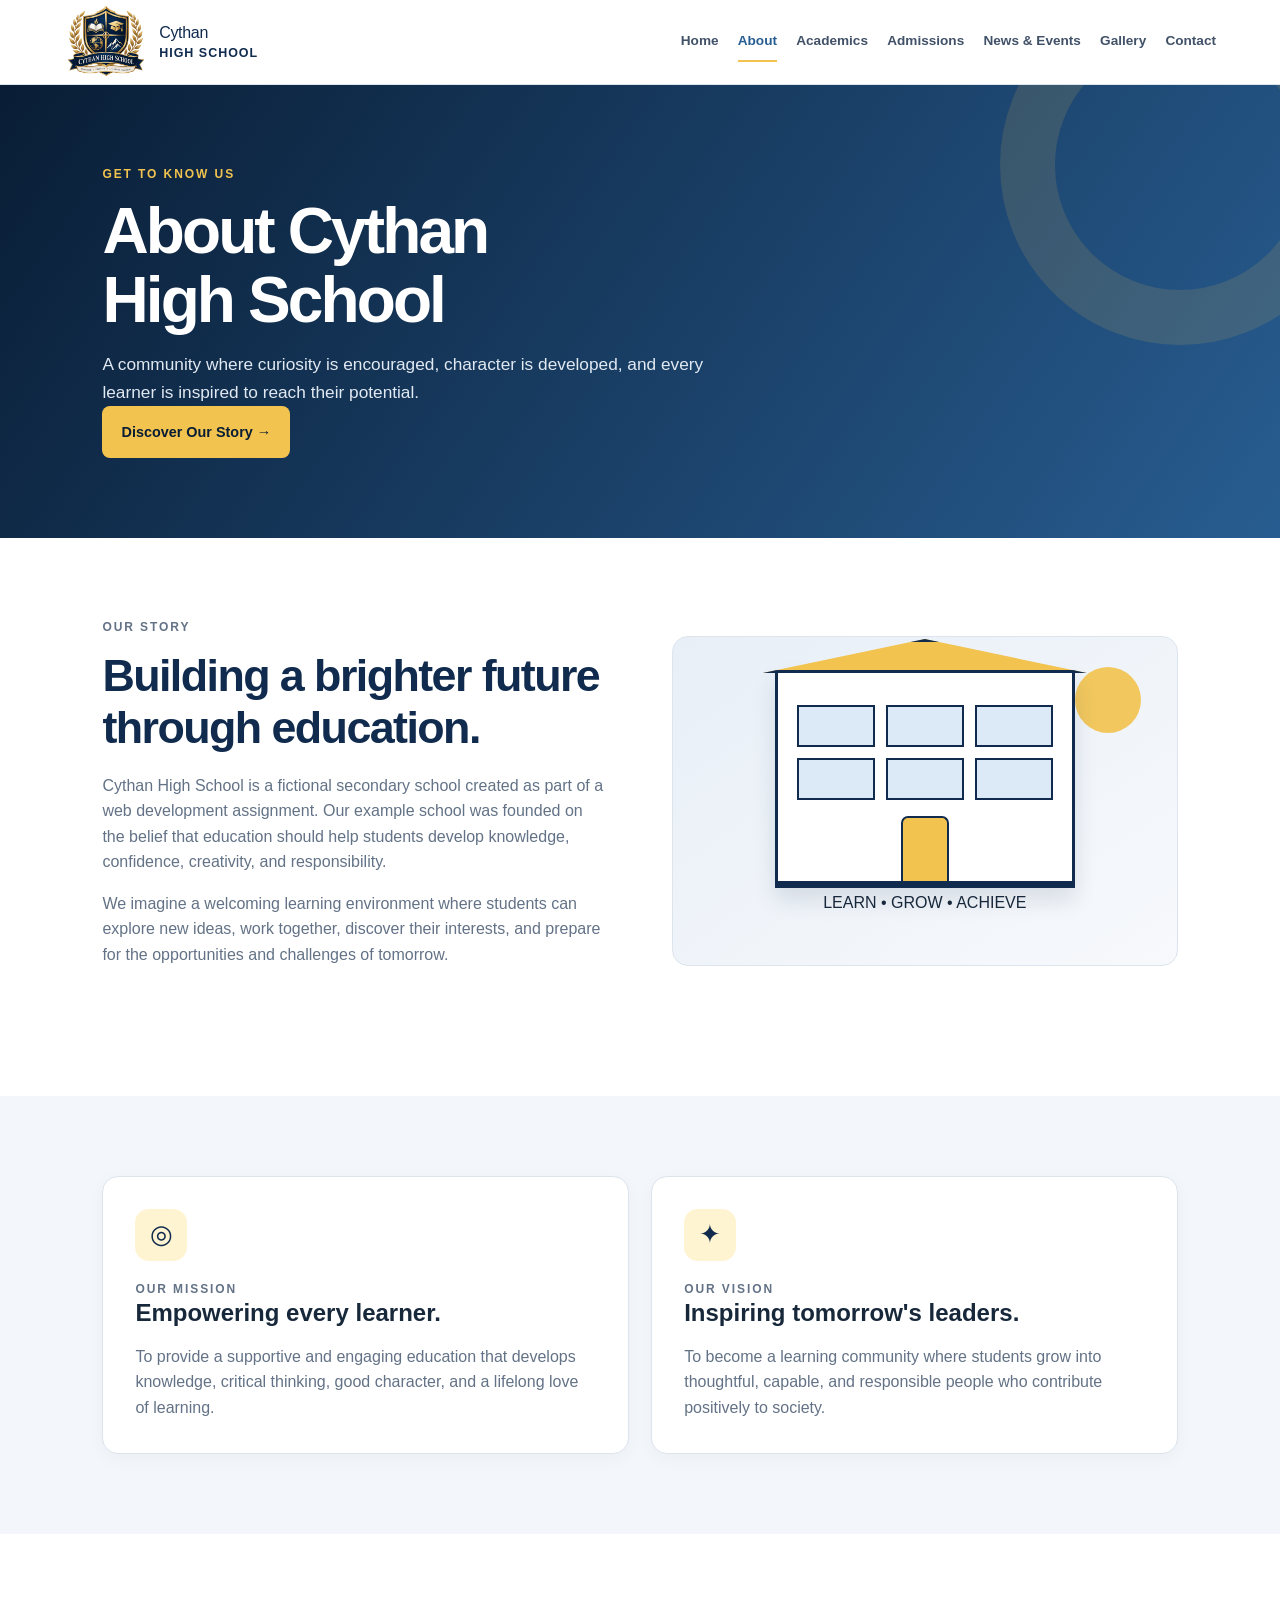
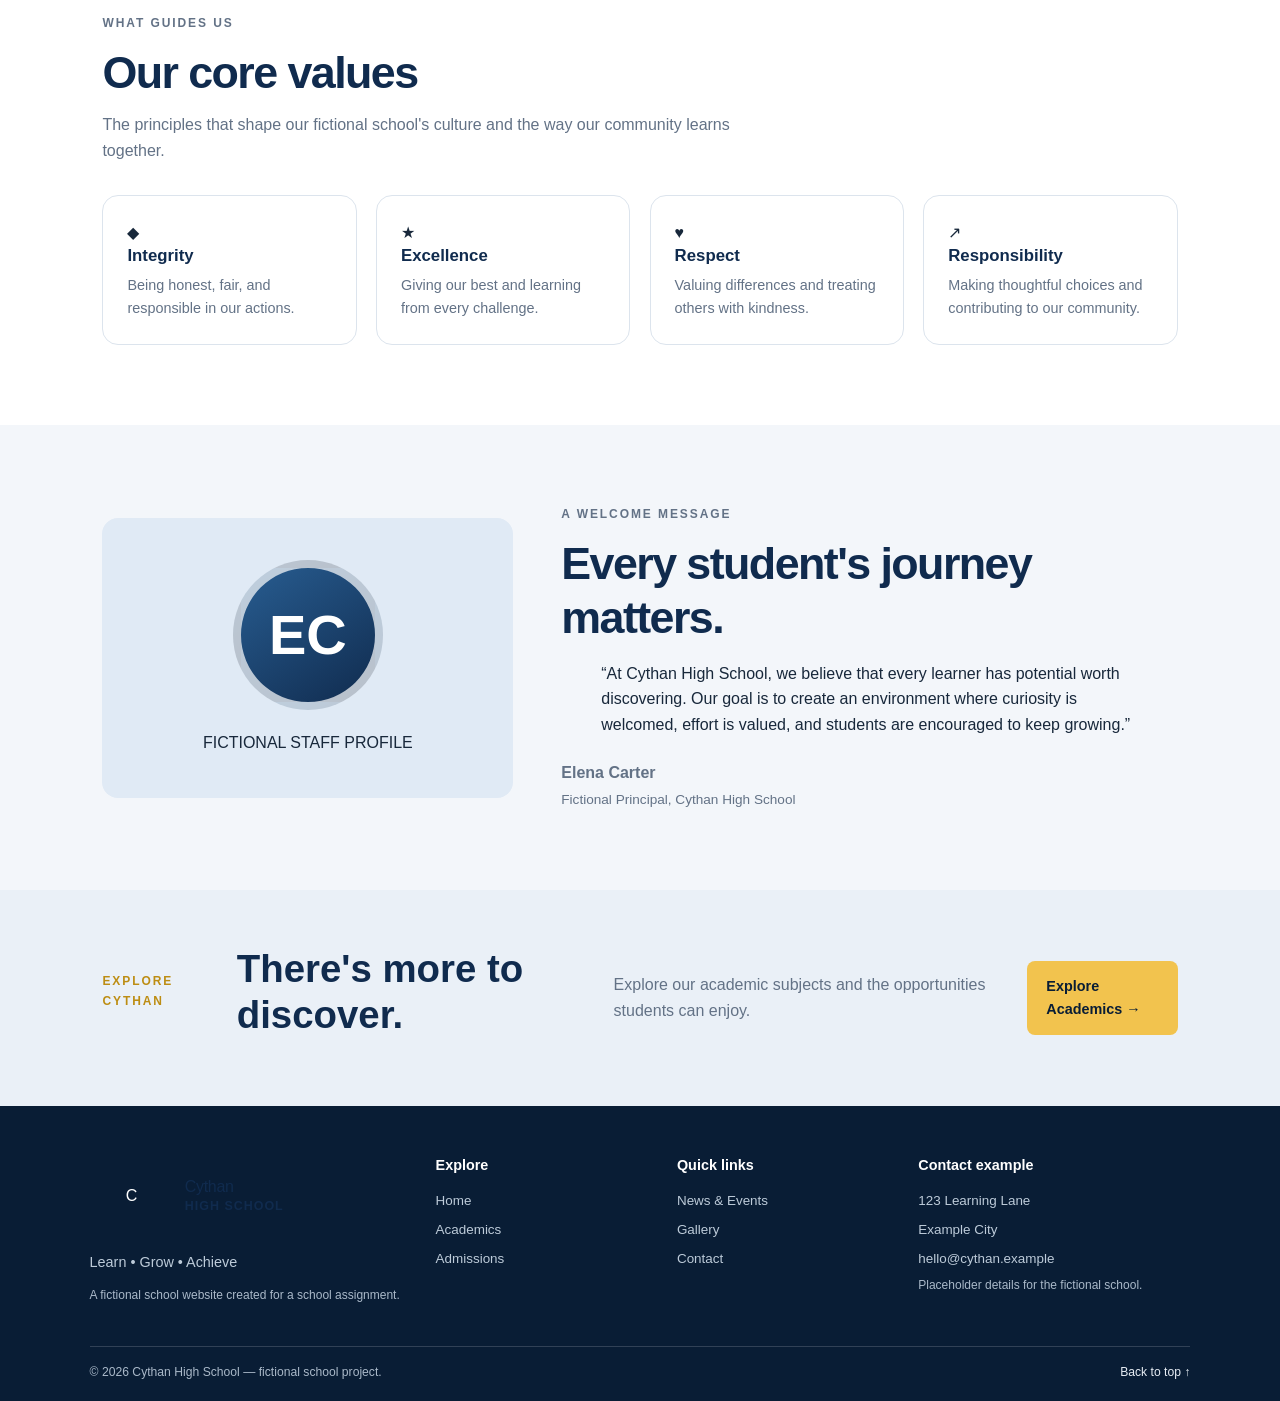
==== commit d1e6560e: "feat: added school logo to header" ====
--- a/about.html
+++ b/about.html
@@ -7,6 +7,7 @@
   <meta name="description" content="Discover the history, mission, vision, and values of Cythan High School.">
 
   <title>About Us | Cythan High School</title>
+  <link rel="icon" type="image/png" href="Cythan High School Crest Emblem.png">
 
 
   <link rel="stylesheet" href="css/variables.css">
@@ -25,7 +26,9 @@
   <!-- Header and navigation -->
   <header class="site-header">
     <a class="brand" href="index.html" aria-label="Cythan High School home">
-      <span class="brand-mark" aria-hidden="true">C</span>
+      <span class="brand-mark" aria-hidden="true">
+        <img src="Cythan High School Crest Emblem.png" alt="school-logo"></img>
+      </span>
       <span class="brand-text">
         Cythan <strong>High School</strong>
       </span>
--- a/css/layout.css
+++ b/css/layout.css
@@ -38,16 +38,18 @@
   display: grid;
   place-items: center;
 
-  width: 42px;
-  height: 42px;
-
-  color: var(--navy);
-  background: var(--gold);
+  width: 84px;
+  height: 84px;
+
+/* 
+  color: var(--navy);
+  background: var(--gold); 
 
   border-radius: 12px 12px 12px 4px;
 
   font-size: 1.5rem;
   font-weight: 900;
+*/
 }
 
 .brand-text {
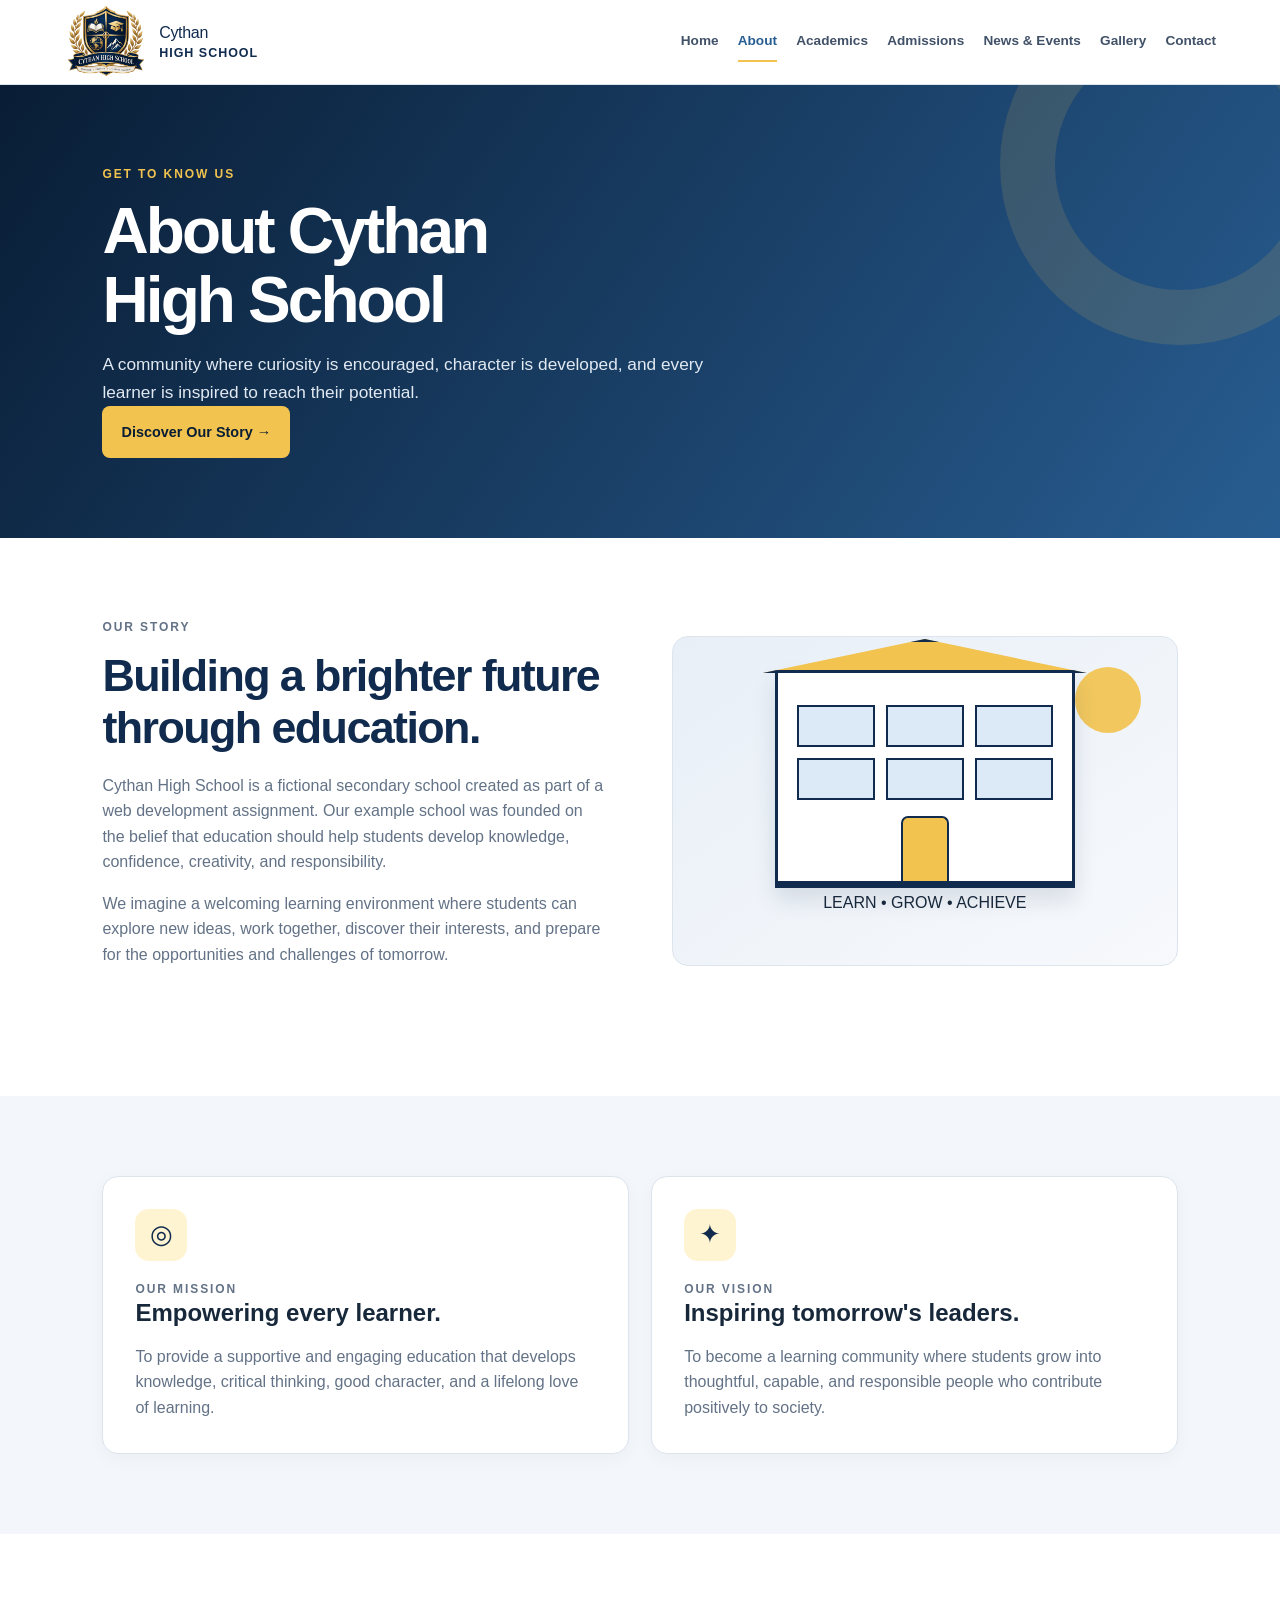
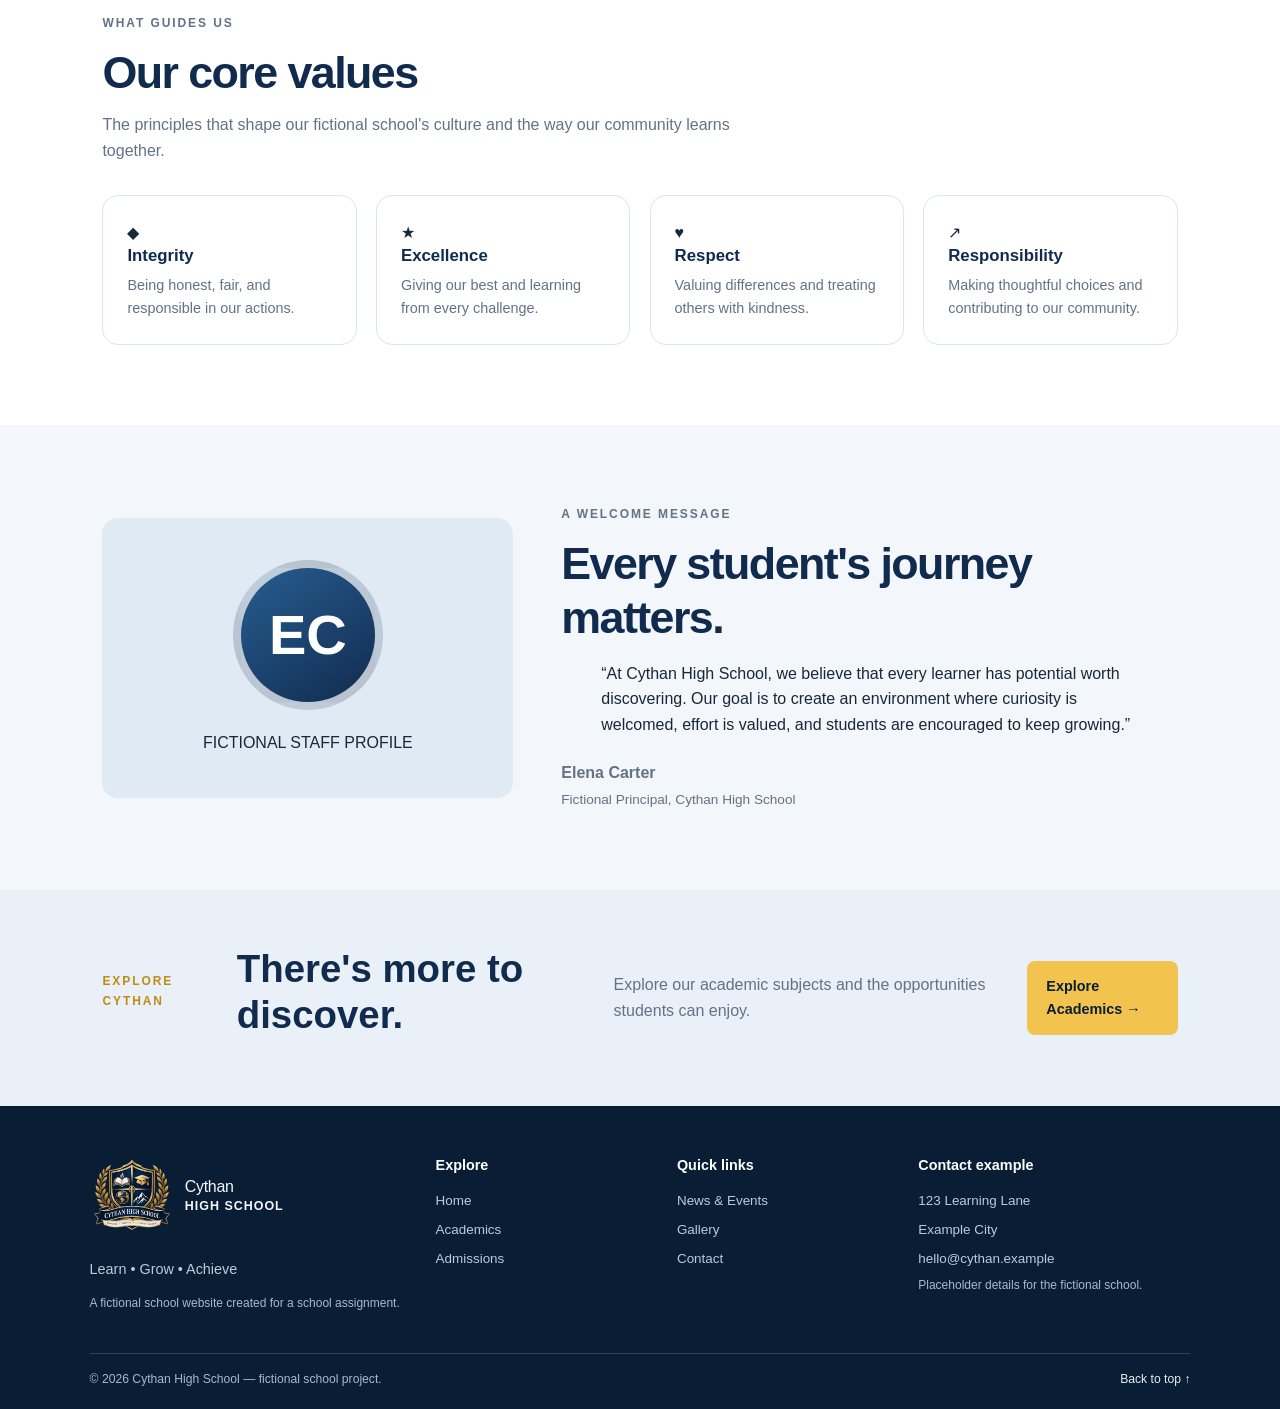
==== commit 9f0b2f97: "feat: added school logo to footer" ====
--- a/about.html
+++ b/about.html
@@ -210,8 +210,10 @@
     <div class="footer-main">
       <div class="footer-brand">
         <a class="brand brand-light" href="index.html">
-          <span class="brand-mark">C</span>
-          <span class="brand-text">
+          <span class="brand-mark" aria-hidden="true">
+            <img src="Cythan High School Crest Emblem.png" alt="school-logo"></img>
+          </span>
+          <span class="footer-brand-text">
             Cythan <strong>High School</strong>
           </span>
         </a>
--- a/css/layout.css
+++ b/css/layout.css
@@ -40,16 +40,6 @@
 
   width: 84px;
   height: 84px;
-
-/* 
-  color: var(--navy);
-  background: var(--gold); 
-
-  border-radius: 12px 12px 12px 4px;
-
-  font-size: 1.5rem;
-  font-weight: 900;
-*/
 }
 
 .brand-text {
@@ -63,6 +53,24 @@
 }
 
 .brand-text strong {
+  margin-top: 0.2rem;
+
+  font-size: 0.78rem;
+  letter-spacing: 0.08em;
+  text-transform: uppercase;
+}
+
+.footer-brand-text {
+  display: flex;
+  flex-direction: column;
+
+  color: var(--soft);
+  font-size: 1rem;
+  line-height: 1.15;
+  letter-spacing: -0.02em;
+}
+
+.footer-brand-text strong {
   margin-top: 0.2rem;
 
   font-size: 0.78rem;
